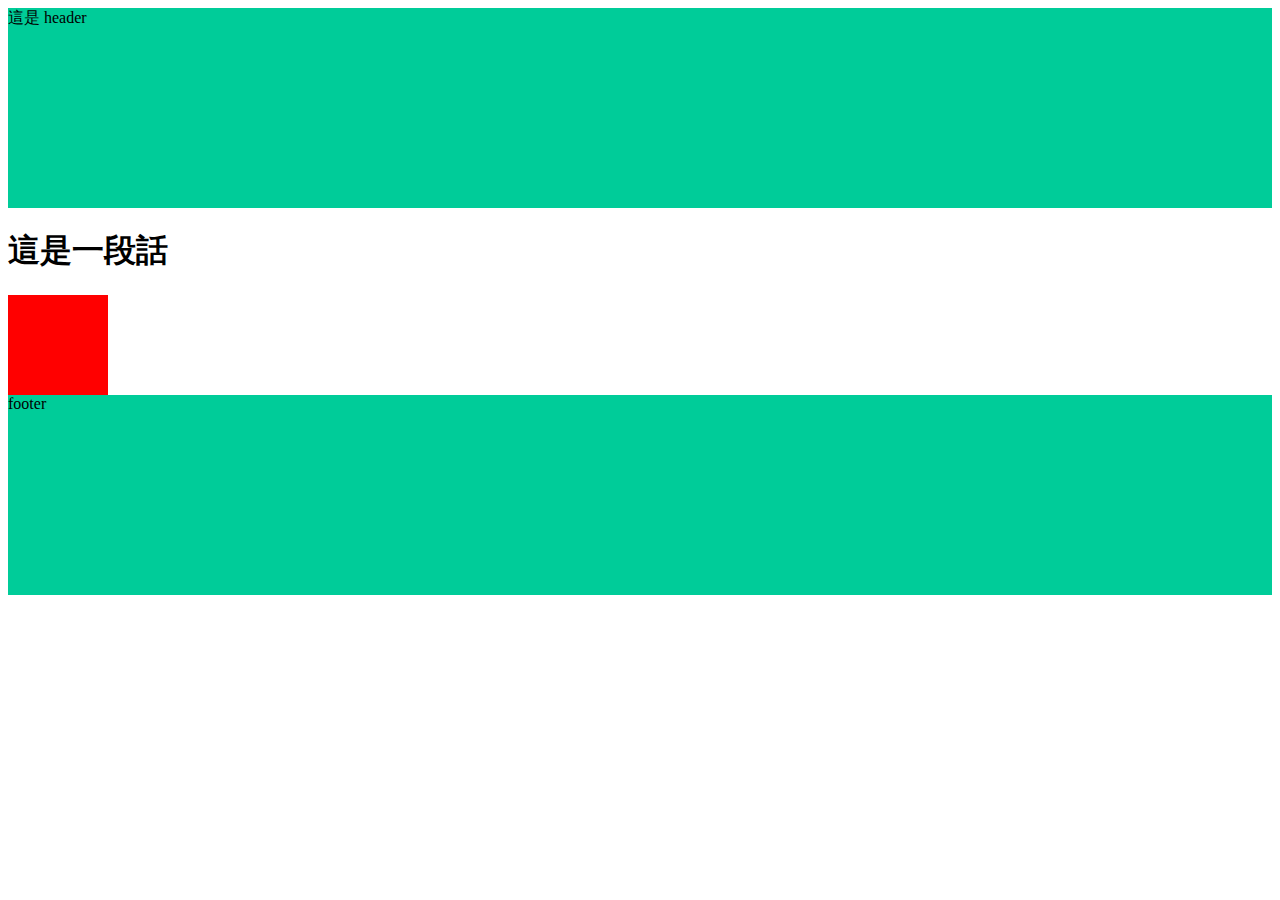
==== index.html @ 1326a53a "Update 2022-08-01T01:13:43.470Z" ====
<!DOCTYPE html>
<html lang="en">

<head>
  <meta charset="UTF-8">
  <meta name="viewport" content="width=device-width, initial-scale=1.0">
  <meta http-equiv="X-UA-Compatible" content="ie=edge">
  <title>首頁</title>
  <link rel="stylesheet" href="./assets/style/all.css">
</head>

<body>
  <header class="header">
    這是 header
  </header>

  
<h1>
  這是一段話
</h1>

<div class="box"></div>

  <footer class="footer">
    footer
  </footer>
  <script src="./assets/js/vendors.js"></script>
  <script src="./assets/js/all.js"></script>
</body>

</html>
---- assets/style/all.css ----
.header {
  height: 200px;
  background-color: #00cc99; }

.footer {
  height: 200px;
  background-color: #00cc99; }

.box {
  width: 100px;
  height: 100px;
  background-color: red;
  display: -webkit-box;
  display: -ms-flexbox;
  display: flex;
  -webkit-transition: all 0.5s;
  -o-transition: all 0.5s;
  transition: all 0.5s; }
  .box:hover {
    width: 200px;
    background-color: #00cc99; }

/*# sourceMappingURL=all.css.map */
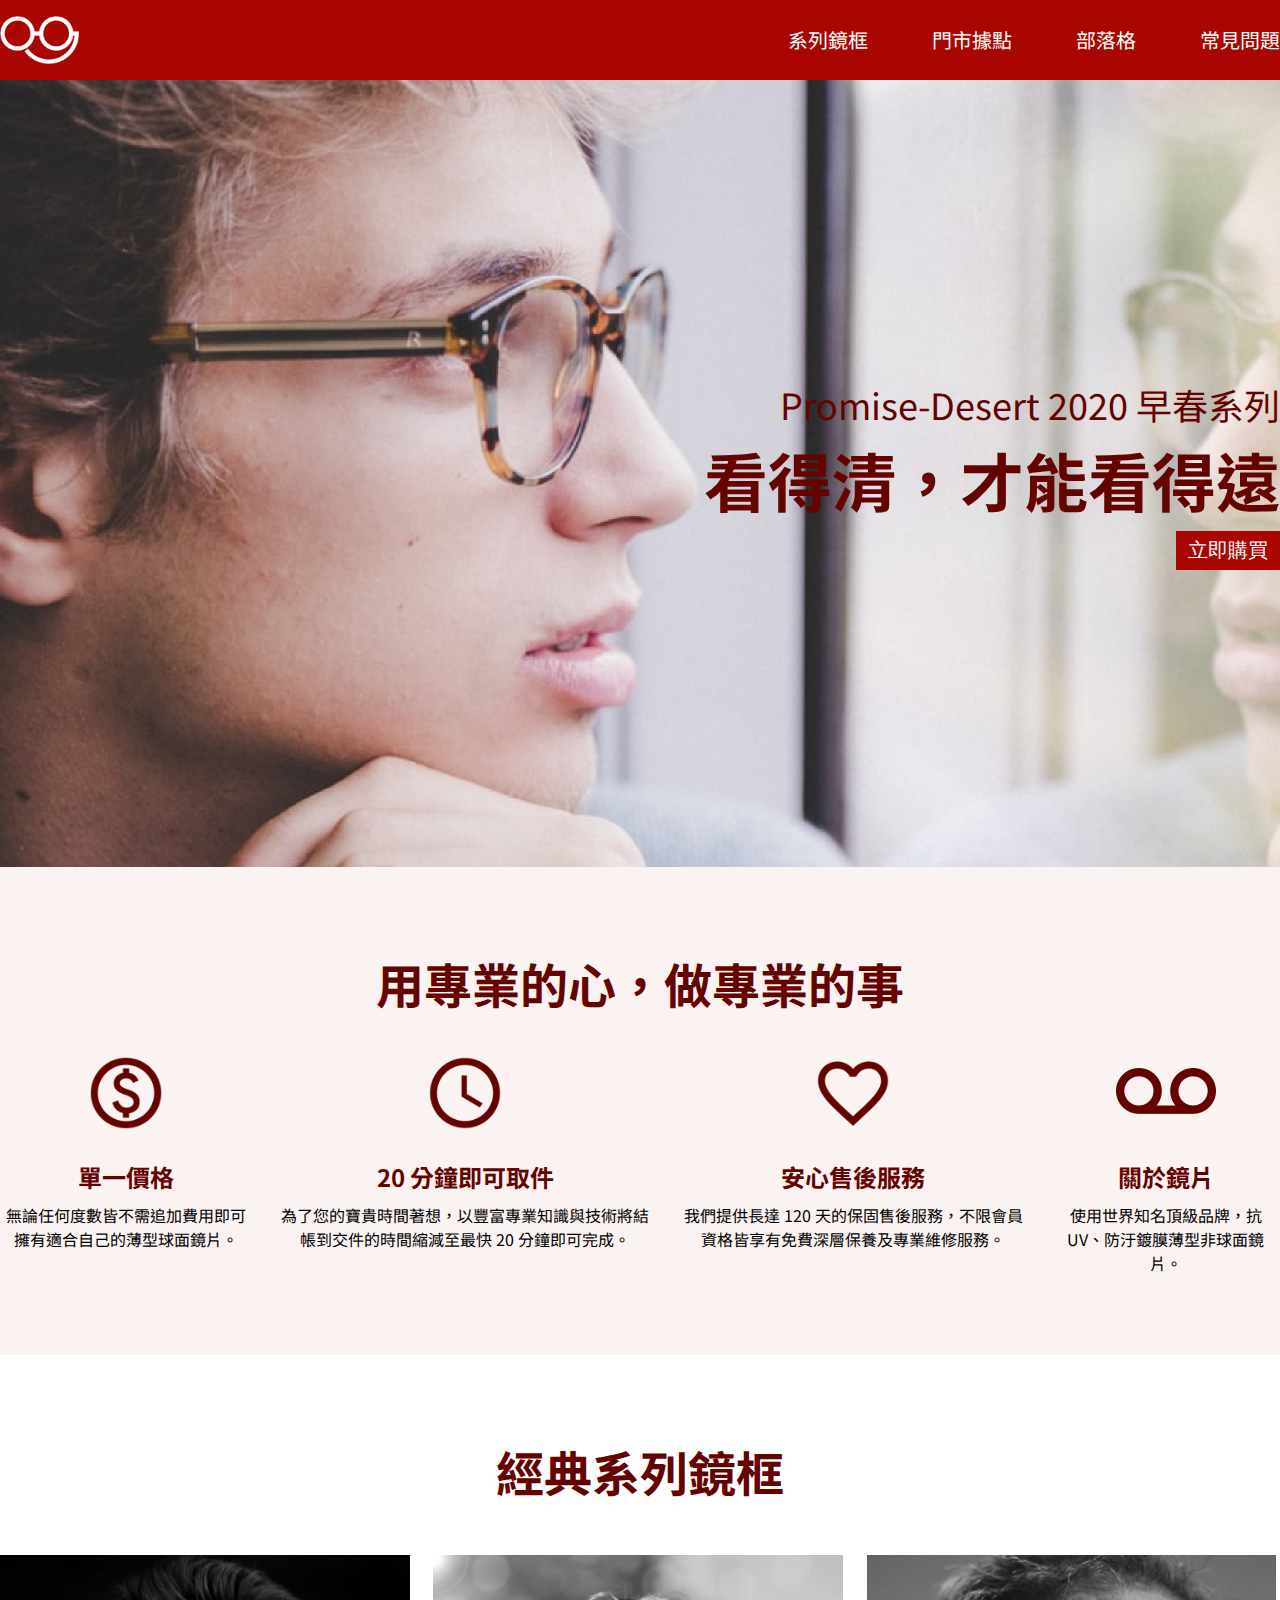
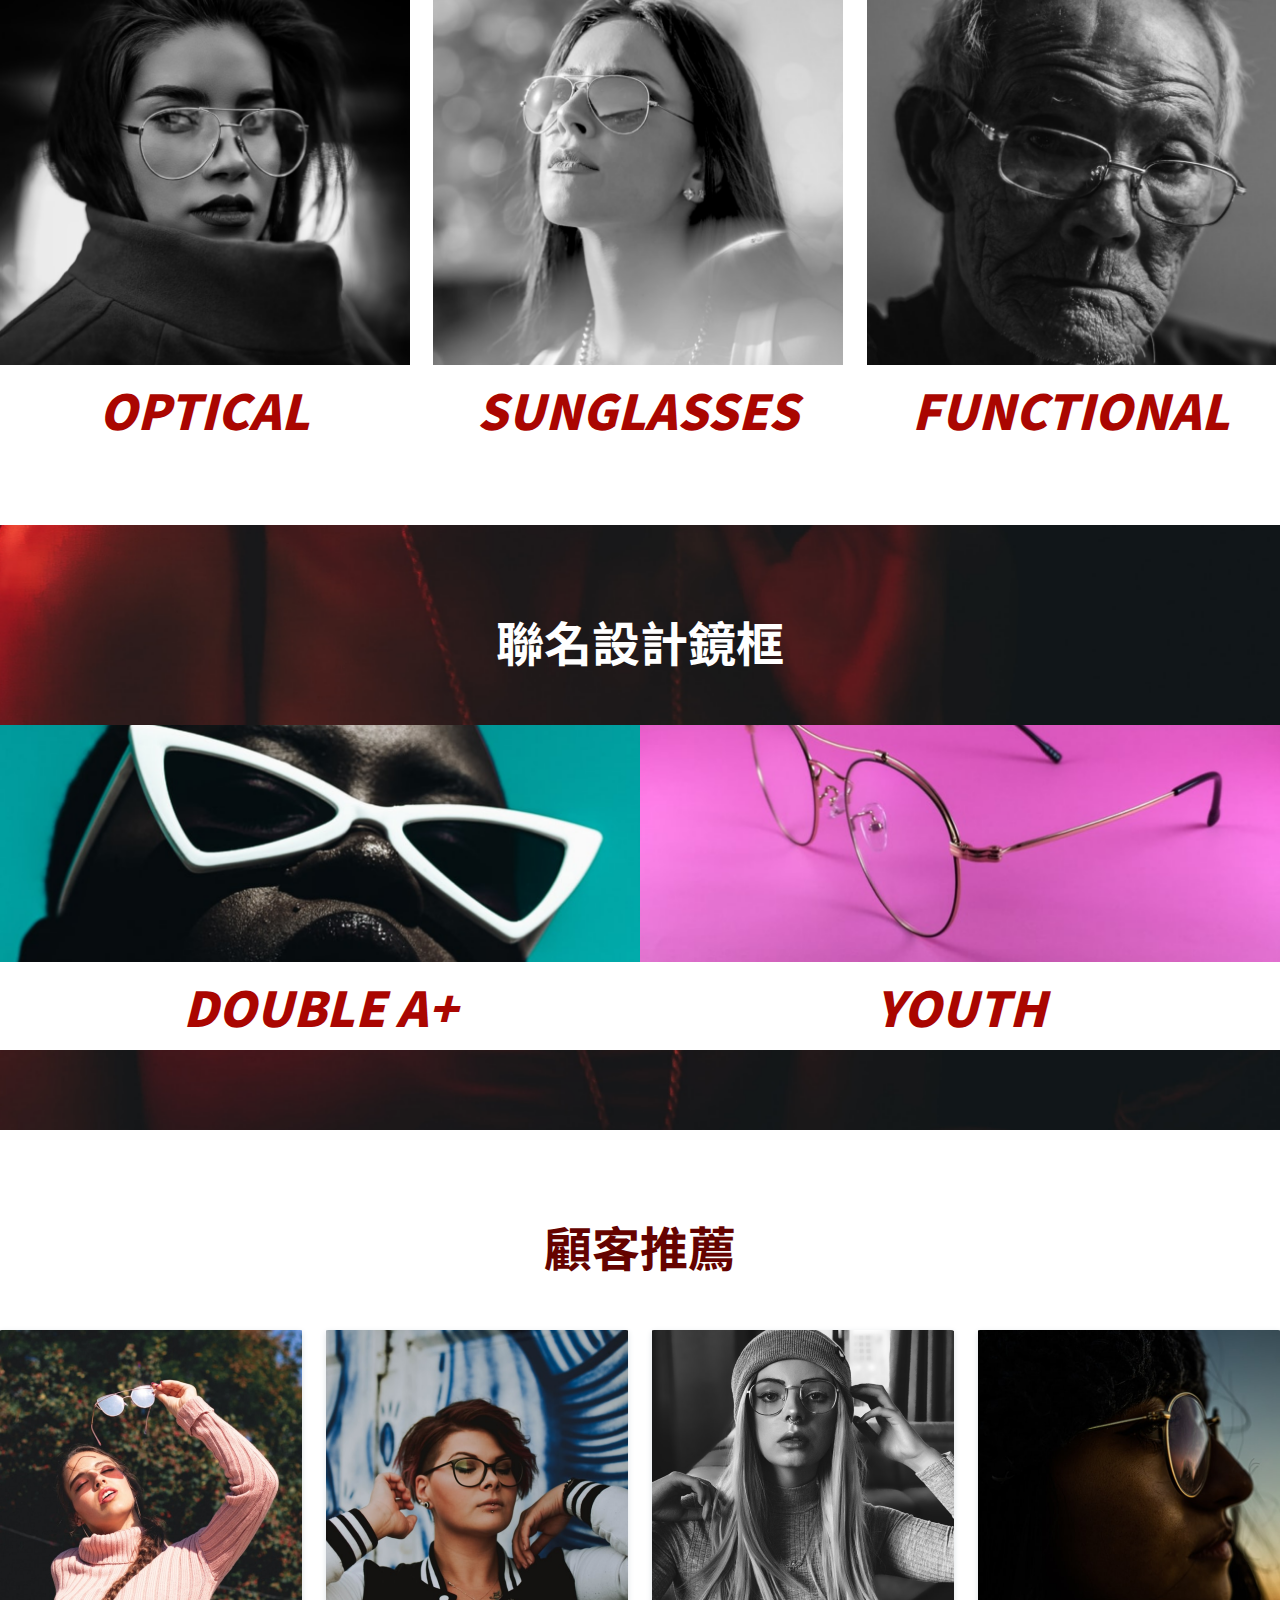
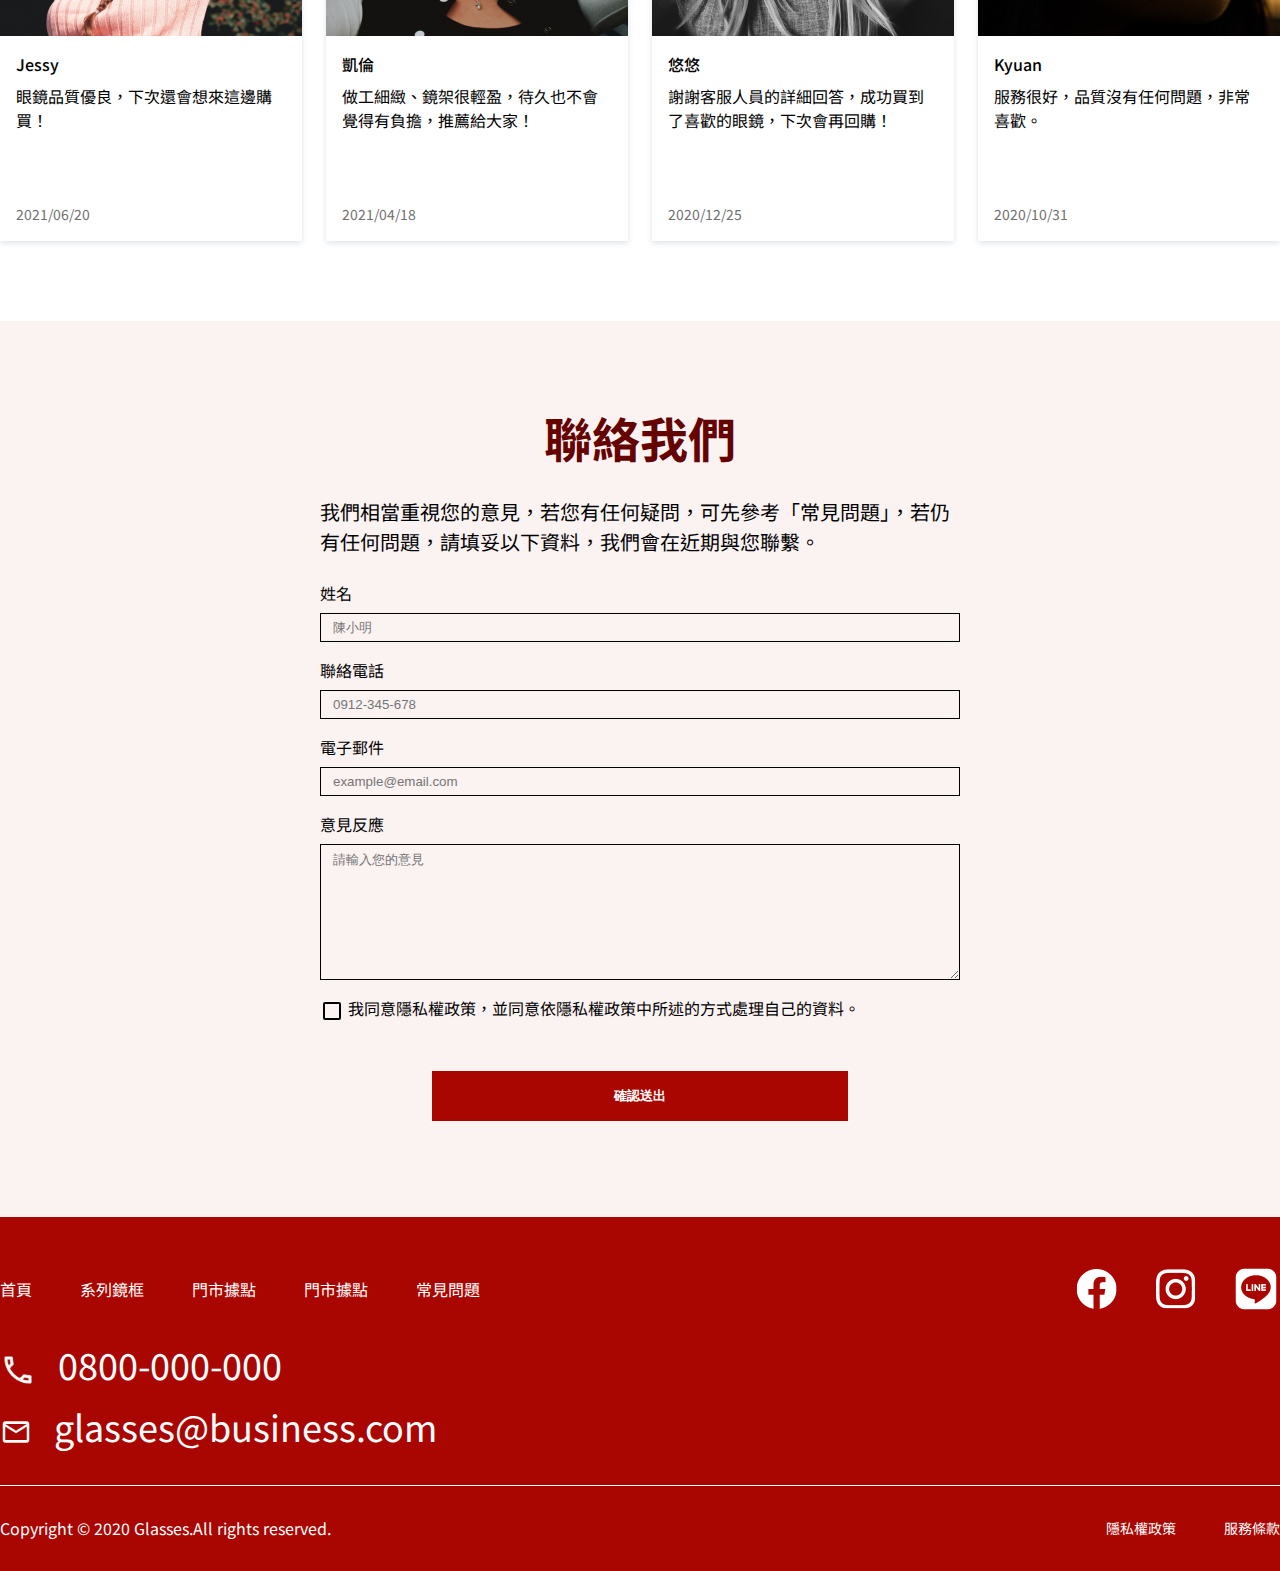
==== commit d4a1e818: "Update 2022-08-02T14:05:48.783Z" ====
--- a/index.html
+++ b/index.html
@@ -10,20 +10,209 @@
 </head>
 
 <body>
-  <header class="header">
-    這是 header
+
+  <header class="header ">
+    <div class="container header-nav">
+      <h1><a href="index.html" class="logo">眼鏡官網</a></h1>
+      <ul class="menu">
+        <li><a href="">系列鏡框</a></li>
+        <li><a href="">門市據點</a></li>
+        <li><a href="">部落格</a></li>
+        <li><a href="">常見問題</a></li>
+      </ul>
+      <a href="#" class="mobile-nav">
+        <img src="./assets/images/menu_white_24dp.svg" alt="menu icon">
+      </a>
+    </div>
+  
   </header>
 
+  <div class="banner">
+  <div class="container banner-main">
+      <div class="banner-detail">
+        <h3>Promise-Desert 2020 早春系列</h3>
+        <h2>看得清，才能看得遠</h2>
+        <button class="cta-btn">立即購買</button>
+      </div>
+  </div>
+</div>
+<!-- banner end -->
+<div class="benefits beige-section normal-section-margin">
+  <div class="container">
+    <h2 class="section-title">用專業的心，做專業的事</h2>
+    <ul class="benefits-list">
+      <li>
+        <img src="./assets/images/home-section2-1.png" alt="benefits pic">
+        <h3>單一價格</h3>
+        <p>無論任何度數皆不需追加費用即可擁有適合自己的薄型球面鏡片。</p>
+      </li>
+      <li>
+        <img src="./assets/images/home-section2-2.png" alt="benefits pic">
+        <h3>20 分鐘即可取件</h3>
+        <p>為了您的寶貴時間著想，以豐富專業知識與技術將結帳到交件的時間縮減至最快 20 分鐘即可完成。</p>
+      </li>
+      <li>
+        <img src="./assets/images/home-section2-3.png" alt="benefits pic">
+        <h3>安心售後服務</h3>
+        <p>我們提供長達 120 天的保固售後服務，不限會員資格皆享有免費深層保養及專業維修服務。</p>
+      </li>
+      <li>
+        <img src="./assets/images/home-sectioin2-4.png" alt="benefits pic">
+        <h3>關於鏡片</h3>
+        <p>使用世界知名頂級品牌，抗UV、防汙鍍膜薄型非球面鏡片。</p>
+      </li>
+    </ul>
+  </div>
+</div>
+<!-- benefits end -->
+<div class="container">
+  <div class="classical normal-section-margin">
+    <h2 class="section-title">經典系列鏡框</h2>
+    <ul class="classical-display">
+      <li>
+        <a href="#">
+          <img src="./assets/images/home-section3-1.png" alt="classical display pic">
+          <h3 class="section-item-title">OPTICAL</h3>
+        </a>
+      </li>
+      <li>
+        <a href="#">
+          <img src="./assets/images/home-section3-2.png" alt="classical display pic">
+          <h3 class="section-item-title">SUNGLASSES</h3>
+        </a>
+      </li>
+      <li>
+        <a href="#">
+          <img src="./assets/images/home-section3-3.png" alt="classical display pic">
+          <h3 class="section-item-title">FUNCTIONAL</h3>
+        </a>
+      </li>
+    </ul>
+  </div>
+</div>
+<!-- classical end -->
+<div class="joint-design">
+  <div class="container">
+    <h2 class="section-title">聯名設計鏡框</h2>
+    <ul class="joint-design-display">
+      <li>
+        <a href="#">
+          <img src="./assets/images/home-section4-1.png" alt="joint design pic" class="joint-design-pic">
+          <img src="./assets/images/home-section4-1-sm.png" alt="joint design pic" class="joint-design-pic-mobile">
+          <h3 class="section-item-title">DOUBLE A+</h3>
+        </a>
+      </li>
+      <li>
+        <a href="#">
+          <img src="./assets/images/home-section4-2.png" alt="joint design pic" class="joint-design-pic">
+          <img src="./assets/images/home-section4-2-sm.png" alt="joint design pic" class="joint-design-pic-mobile">
+          <h3 class="section-item-title">YOUTH</h3>
+        </a>
+      </li>
+    </ul>
+  </div>
+</div>
+
+<div class="recommendation container normal-section-margin">
+  <h2 class="section-title">顧客推薦</h2>
+  <ul class="recommendation-list">
+      <li>
+          <div class="recommendation-details">
+              <img src="assets/images/home-section5-1.png" alt="recommendation pic">
+              <p class="customer">Jessy</p>
+              <p>眼鏡品質優良，下次還會想來這邊購買！</p>
+          </div>
+          <p class="recommendation-date">2021/06/20</p>
+      </li>
+ 
+      <li>
+          <div class="recommendation-details">
+          <img src="assets/images/home-section5-2.png" alt="recommendation pic">
+         
+              <p class="customer">凱倫</p>
+              <p>做工細緻、鏡架很輕盈，待久也不會覺得有負擔，推薦給大家！</p>
+          </div>
+          <p class="recommendation-date">2021/04/18</p>
+         
+                  
+      </li>
+      <li>
+          <div class="recommendation-details">
+              <img src="assets/images/home-section5-3.png" alt="recommendation pic">
+              <p class="customer">悠悠</p>
+              <p class="customer-comment">謝謝客服人員的詳細回答，成功買到了喜歡的眼鏡，下次會再回購！</p>
+          </div>
+          <p class="recommendation-date">2020/12/25</p>
+      </li>
+      <li>
+          <div class="recommendation-details">
+              <img src="assets/images/home-section5-4.png" alt="recommendation pic">
+              <p class="customer">Kyuan</p>
+              <p>服務很好，品質沒有任何問題，非常喜歡。</p>
+          </div>
+          <p class="recommendation-date">2020/10/31</p>
+      </li>
+  </ul>
+</div>
+<!-- recommendation end -->
+
+<div class="contact-us beige-section">
+  <div class="container">
+      <div class="contact-us-detail">
+          <h2 class="section-title">聯絡我們</h2>
+          <p class="contact-us-intro">我們相當重視您的意見，若您有任何疑問，可先參考「常見問題」，若仍有任何問題，請填妥以下資料，我們會在近期與您聯繫。</p>
+          <form action="index.html" class="contact-form">
+              <label for="contact-form-name">姓名</label>
+              <input id="contact-form-name" type="text" placeholder="陳小明">
+              <label for="contact-form-number">聯絡電話</label>
+              <input id="contact-form-number" type="tel" name="" id="" placeholder="0912-345-678">
+              <label for="contact-form-email">電子郵件</label>
+              <input type="email" id="contact-form-email"  placeholder="example@email.com">
+              <label for="cotact-form-message">意見反應</label>
+              <textarea id="cotact-form-message" placeholder="請輸入您的意見"></textarea>
+              <div class="agreement"><img src="assets/images/ic_check_box_outline_blank_24px.svg" alt="checkbox"> <p>我同意隱私權政策，並同意依隱私權政策中所述的方式處理自己的資料。</p></div>
+              <input type="submit" value="確認送出" class="btn-submit">
+          </form>
+      </div>
+  </div>
+</div>
+</div>   
+
+  <footer class="footer">
+   <div class="container">
+     <div class="footer-main">
+      <div class="footer-nav">
+        <ul class="footer-menu">
+          <li><a href="">首頁</a></li>
+          <li><a href="">系列鏡框</a></li>
+          <li><a href="">門市據點</a></li>
+          <li><a href="">門市據點</a></li>
+          <li><a href="">常見問題</a></li>
+        </ul>
+        <ul class="social-media">
+          <li><a href="#"><img src="./assets/images/ic-social-fb.png" alt="facebook icon"></a></li>
+          <li><a href="#"><img src="./assets/images/ic_social_ig.png" alt="instagram icon"></a></li>
+          <li><a href="#"><img src="./assets/images/ic_social_line.png" alt="line icon"></a></li>
+        </ul>
+      </div>
+      <ul class="footer-contact">
+        <li><a href="tel:+0800-000-000"><img src="./assets/images/outline_phone_white_24dp.png" alt="phone icon">0800-000-000</a></li>
+        <li><a href="mailto:glasses@business.com"><img src="./assets/images/outline_email_white_24dp.png" alt="email icon">glasses@business.com</a></li>
+      </ul>
+
+     </div>
+    
+
+      <div class="legal">
+        <p>Copyright © 2020 Glasses.All rights reserved.</p>
+        <ul class="legal-terms">
+          <li><a href="#">隱私權政策</a></li>
+          <li><a href="#">服務條款</a></li>
+        </ul>
+      </div>
+   </div>
+  </footer>
   
-<h1>
-  這是一段話
-</h1>
-
-<div class="box"></div>
-
-  <footer class="footer">
-    footer
-  </footer>
   <script src="./assets/js/vendors.js"></script>
   <script src="./assets/js/all.js"></script>
 </body>
--- a/assets/style/all.css
+++ b/assets/style/all.css
@@ -1,23 +1,644 @@
+/* http://meyerweb.com/eric/tools/css/reset/ 
+   v2.0 | 20110126
+   License: none (public domain)
+*/
+@import url("https://fonts.googleapis.com/css2?family=Noto+Sans+TC:wght@400;500;700&family=Roboto:ital,wght@1,900&display=swap");
+html, body, div, span, applet, object, iframe,
+h1, h2, h3, h4, h5, h6, p, blockquote, pre,
+a, abbr, acronym, address, big, cite, code,
+del, dfn, em, img, ins, kbd, q, s, samp,
+small, strike, strong, sub, sup, tt, var,
+b, u, i, center,
+dl, dt, dd, ol, ul, li,
+fieldset, form, label, legend,
+table, caption, tbody, tfoot, thead, tr, th, td,
+article, aside, canvas, details, embed,
+figure, figcaption, footer, header, hgroup,
+menu, nav, output, ruby, section, summary,
+time, mark, audio, video {
+  margin: 0;
+  padding: 0;
+  border: 0;
+  font-size: 100%;
+  font: inherit;
+  vertical-align: baseline; }
+
+/* HTML5 display-role reset for older browsers */
+article, aside, details, figcaption, figure,
+footer, header, hgroup, menu, nav, section {
+  display: block; }
+
+body {
+  line-height: 1; }
+
+ol, ul {
+  list-style: none; }
+
+blockquote, q {
+  quotes: none; }
+
+blockquote:before, blockquote:after,
+q:before, q:after {
+  content: '';
+  content: none; }
+
+table {
+  border-collapse: collapse;
+  border-spacing: 0; }
+
+*, *::before, *::after {
+  -webkit-box-sizing: border-box;
+          box-sizing: border-box; }
+
+body {
+  font-family: 'Noto Sans TC', 'Roboto', sans-serif;
+  line-height: 1.5; }
+
+.container {
+  max-width: 1296px;
+  margin: 0 auto; }
+
+img {
+  max-width: 100%;
+  height: auto;
+  vertical-align: middle; }
+
+a {
+  text-decoration: none; }
+
+a:hover {
+  opacity: 0.6; }
+
+.beige-section {
+  background: #FBF2F2;
+  padding: 80px 0;
+  color: #650300; }
+
+.normal-section-margin {
+  margin-bottom: 80px; }
+
+.section-title {
+  font-size: 48px;
+  font-weight: 700;
+  margin-bottom: 48px;
+  color: #650300;
+  text-align: center; }
+
+.section-item-title {
+  font-weight: 900;
+  font-style: italic;
+  font-size: 48px;
+  color: #AA0601;
+  text-align: center; }
+
 .header {
-  height: 200px;
-  background-color: #00cc99; }
+  background: #AA0601;
+  padding: 16px 0; }
+  .header-nav {
+    display: -webkit-box;
+    display: -ms-flexbox;
+    display: flex;
+    -webkit-box-pack: justify;
+        -ms-flex-pack: justify;
+            justify-content: space-between;
+    -webkit-box-align: center;
+        -ms-flex-align: center;
+            align-items: center; }
+    .header-nav .logo {
+      width: 80px;
+      height: 48px;
+      display: block;
+      text-indent: 110%;
+      white-space: nowrap;
+      overflow: hidden;
+      background: url("../images/logo-white.png") no-repeat;
+      background-size: contain; }
+    .header-nav .mobile-nav {
+      display: none;
+      padding: 10px 5px; }
+      .header-nav .mobile-nav img {
+        width: 30px;
+        height: 20px; }
+  .header .menu {
+    display: -webkit-box;
+    display: -ms-flexbox;
+    display: flex;
+    -webkit-column-gap: 64px;
+       -moz-column-gap: 64px;
+            column-gap: 64px; }
+    .header .menu li a {
+      display: block;
+      color: #fff;
+      font-size: 20px; }
 
 .footer {
-  height: 200px;
-  background-color: #00cc99; }
-
-.box {
-  width: 100px;
-  height: 100px;
-  background-color: red;
+  background: #AA0601;
+  padding: 48px 0 32px 0; }
+  .footer-nav {
+    display: -webkit-box;
+    display: -ms-flexbox;
+    display: flex;
+    -webkit-box-pack: justify;
+        -ms-flex-pack: justify;
+            justify-content: space-between;
+    -webkit-box-align: center;
+        -ms-flex-align: center;
+            align-items: center;
+    margin-bottom: 24px; }
+  .footer-menu {
+    display: -webkit-box;
+    display: -ms-flexbox;
+    display: flex;
+    -webkit-column-gap: 48px;
+       -moz-column-gap: 48px;
+            column-gap: 48px; }
+    .footer-menu a {
+      display: block;
+      color: #fff;
+      font-size: 16px; }
+  .footer .social-media {
+    display: -webkit-box;
+    display: -ms-flexbox;
+    display: flex;
+    -webkit-column-gap: 32px;
+       -moz-column-gap: 32px;
+            column-gap: 32px; }
+    .footer .social-media img {
+      max-width: 48px;
+      max-height: 48px; }
+  .footer-contact {
+    padding-bottom: 32px;
+    border-bottom: 1px solid #ffff;
+    margin-bottom: 32px; }
+    .footer-contact li:first-child {
+      margin-bottom: 8px; }
+      .footer-contact li:first-child img {
+        height: 36px;
+        width: auto; }
+    .footer-contact li:last-child img {
+      height: 32px;
+      width: auto; }
+    .footer-contact li a {
+      display: block;
+      color: #fff;
+      font-size: 36px; }
+    .footer-contact li img {
+      margin-right: 22px; }
+  .footer .legal {
+    display: -webkit-box;
+    display: -ms-flexbox;
+    display: flex;
+    -webkit-box-pack: justify;
+        -ms-flex-pack: justify;
+            justify-content: space-between;
+    -webkit-box-align: center;
+        -ms-flex-align: center;
+            align-items: center; }
+    .footer .legal p {
+      font-size: 16px;
+      color: #fff;
+      line-height: 21px; }
+    .footer .legal .legal-terms {
+      display: -webkit-box;
+      display: -ms-flexbox;
+      display: flex;
+      -webkit-column-gap: 48px;
+         -moz-column-gap: 48px;
+              column-gap: 48px; }
+    .footer .legal a {
+      display: block;
+      color: #fff;
+      font-size: 14px; }
+
+.banner {
+  width: auto;
+  height: 787px;
+  background: url("../images/home-header.png") no-repeat;
+  background-size: cover; }
+  .banner-main {
+    height: 100%;
+    display: -webkit-box;
+    display: -ms-flexbox;
+    display: flex;
+    -webkit-box-pack: end;
+        -ms-flex-pack: end;
+            justify-content: flex-end;
+    -webkit-box-align: center;
+        -ms-flex-align: center;
+            align-items: center; }
+  .banner-detail {
+    max-width: 576px;
+    color: #650300;
+    text-align: right; }
+    .banner-detail h3 {
+      font-size: 36px; }
+    .banner-detail h2 {
+      font-size: 64px;
+      font-weight: 700;
+      margin-bottom: 4px; }
+    .banner-detail .cta-btn {
+      font-size: 20px;
+      padding: 6px 12px;
+      font-weight: 500;
+      color: #fff;
+      border: none;
+      background: #AA0601; }
+
+.benefits h2 {
+  margin-bottom: 24px; }
+
+.benefits-list {
   display: -webkit-box;
   display: -ms-flexbox;
   display: flex;
-  -webkit-transition: all 0.5s;
-  -o-transition: all 0.5s;
-  transition: all 0.5s; }
-  .box:hover {
-    width: 200px;
-    background-color: #00cc99; }
+  -webkit-column-gap: 1.85%;
+     -moz-column-gap: 1.85%;
+          column-gap: 1.85%; }
+  .benefits-list img {
+    max-width: 100px;
+    margin-bottom: 16px; }
+  .benefits-list li:not(:last-child) img {
+    padding: 8px; }
+  .benefits-list li {
+    text-align: center; }
+  .benefits-list h3 {
+    font-size: 24px;
+    font-weight: 700;
+    color: #650300;
+    margin-bottom: 8px; }
+  .benefits-list p {
+    color: #000; }
+
+.classical-display {
+  display: -webkit-box;
+  display: -ms-flexbox;
+  display: flex;
+  -webkit-column-gap: 1.85%;
+     -moz-column-gap: 1.85%;
+          column-gap: 1.85%; }
+  .classical-display li {
+    width: 32%; }
+    .classical-display li a {
+      display: block; }
+
+.classical img {
+  margin-bottom: 8px; }
+
+.joint-design {
+  padding: 80px 0;
+  margin-bottom: 80px;
+  background: url(../images/index-bg.png) no-repeat center center;
+  background-size: cover; }
+  .joint-design h2 {
+    color: #fff; }
+  .joint-design-display {
+    display: -webkit-box;
+    display: -ms-flexbox;
+    display: flex; }
+    .joint-design-display li {
+      width: 100%; }
+    .joint-design-display a {
+      display: block; }
+  .joint-design h3 {
+    background: #fff;
+    padding: 8px 0;
+    text-align: center; }
+  .joint-design .joint-design-pic-mobile {
+    display: none; }
+
+.recommendation-list {
+  display: -webkit-box;
+  display: -ms-flexbox;
+  display: flex;
+  -webkit-box-pack: justify;
+      -ms-flex-pack: justify;
+          justify-content: space-between; }
+  .recommendation-list li {
+    width: 23.6%;
+    -webkit-box-shadow: 0 2px 6px 0 #DEE2E6;
+            box-shadow: 0 2px 6px 0 #DEE2E6;
+    display: -webkit-box;
+    display: -ms-flexbox;
+    display: flex;
+    -webkit-box-orient: vertical;
+    -webkit-box-direction: normal;
+        -ms-flex-direction: column;
+            flex-direction: column;
+    -webkit-box-pack: justify;
+        -ms-flex-pack: justify;
+            justify-content: space-between; }
+    .recommendation-list li p {
+      margin-left: 16px;
+      margin-right: 16px; }
+
+.recommendation-details img {
+  margin-bottom: 16px;
+  height: 306px;
+  width: 100%;
+  -o-object-fit: cover;
+     object-fit: cover; }
+
+.recommendation-details p:not(:last-child) {
+  margin-bottom: 8px;
+  font-weight: 500; }
+
+.recommendation-details p:last-child {
+  padding-bottom: 72px; }
+
+.recommendation-date {
+  font-size: 14px;
+  color: #707070;
+  margin-bottom: 16px; }
+
+.contact-us {
+  padding: 80px 0; }
+  .contact-us h2 {
+    margin-bottom: 24px; }
+  .contact-us-detail {
+    width: 50%;
+    margin: 0 auto; }
+  .contact-us-intro {
+    color: #000;
+    font-size: 20px;
+    margin-bottom: 24px; }
+  .contact-us .contact-form {
+    display: -webkit-box;
+    display: -ms-flexbox;
+    display: flex;
+    -webkit-box-orient: vertical;
+    -webkit-box-direction: normal;
+        -ms-flex-direction: column;
+            flex-direction: column; }
+    .contact-us .contact-form label {
+      margin-bottom: 8px;
+      color: #000; }
+    .contact-us .contact-form input, .contact-us .contact-form textarea {
+      padding: 6px 12px;
+      background: #FBF2F2;
+      border: 1px solid #000;
+      margin-bottom: 16px; }
+    .contact-us .contact-form textarea {
+      height: 136px; }
+    .contact-us .contact-form .agreement {
+      display: -webkit-box;
+      display: -ms-flexbox;
+      display: flex;
+      -webkit-box-align: start;
+          -ms-flex-align: start;
+              align-items: start;
+      margin-bottom: 48px; }
+      .contact-us .contact-form .agreement img {
+        margin-right: 4px;
+        margin-top: 3px;
+        cursor: pointer; }
+      .contact-us .contact-form .agreement p {
+        color: #000; }
+    .contact-us .contact-form .btn-submit {
+      color: #fff;
+      font-weight: 700;
+      width: 65%;
+      padding: 16px 0;
+      background: #AA0601;
+      -ms-flex-item-align: center;
+          align-self: center;
+      cursor: pointer;
+      border: none; }
+      .contact-us .contact-form .btn-submit:hover {
+        opacity: 0.6; }
+
+@media (max-width: 992px) {
+  .container {
+    padding: 0 36px; } }
+
+@media (max-width: 767px) {
+  .container {
+    padding: 14px; } }
+
+@media (max-width: 767px) {
+  .section-title {
+    font-size: 24px;
+    margin-bottom: 24px; } }
+
+@media (max-width: 767px) {
+  .normal-section-margin {
+    margin-bottom: 40px; } }
+
+@media (max-width: 767px) {
+  .header .header-nav {
+    padding: 0 15px; }
+  .header .menu {
+    max-height: 0;
+    overflow: hidden;
+    -webkit-box-orient: vertical;
+    -webkit-box-direction: normal;
+        -ms-flex-direction: column;
+            flex-direction: column;
+    position: absolute;
+    z-index: 100;
+    top: 80px;
+    left: 0;
+    right: 0;
+    background: #AA0601;
+    text-align: right; }
+    .header .menu a {
+      display: block;
+      padding: 10px 25px; }
+      .header .menu a:hover {
+        border-bottom: 1px dashed #bebebe; }
+  .header .mobile-nav {
+    display: block; }
+  .header .show-mobile-menu .menu {
+    max-height: 300px;
+    border-top: 1px dashed #bebebe; } }
+
+@media (max-width: 992px) {
+  .footer .social-media {
+    display: -webkit-box;
+    display: -ms-flexbox;
+    display: flex;
+    -webkit-column-gap: 16px;
+       -moz-column-gap: 16px;
+            column-gap: 16px; }
+    .footer .social-media img {
+      max-width: 40px;
+      max-height: 40px; } }
+
+@media (max-width: 767px) {
+  .footer {
+    padding: 24px 0; }
+    .footer-menu {
+      display: none; }
+    .footer .social-media {
+      display: -webkit-box;
+      display: -ms-flexbox;
+      display: flex;
+      -webkit-column-gap: 8px;
+         -moz-column-gap: 8px;
+              column-gap: 8px; }
+      .footer .social-media img {
+        max-width: 24px;
+        max-height: 24px; }
+    .footer-main {
+      display: -webkit-box;
+      display: -ms-flexbox;
+      display: flex;
+      -webkit-box-orient: horizontal;
+      -webkit-box-direction: reverse;
+          -ms-flex-direction: row-reverse;
+              flex-direction: row-reverse;
+      -webkit-box-pack: justify;
+          -ms-flex-pack: justify;
+              justify-content: space-between;
+      -webkit-box-align: start;
+          -ms-flex-align: start;
+              align-items: start;
+      padding-bottom: 24px;
+      margin-bottom: 16px;
+      border-bottom: 1px solid #fff; }
+    .footer-contact {
+      padding-bottom: 0;
+      margin-bottom: 0;
+      border: none; }
+      .footer-contact li a {
+        display: block;
+        color: #fff;
+        font-size: 16px; }
+      .footer-contact li img {
+        max-width: 18px;
+        max-height: 18px;
+        margin-right: 10px; }
+    .footer .legal {
+      -webkit-box-orient: vertical;
+      -webkit-box-direction: normal;
+          -ms-flex-direction: column;
+              flex-direction: column;
+      -webkit-box-align: start;
+          -ms-flex-align: start;
+              align-items: start; }
+      .footer .legal-terms {
+        -webkit-box-orient: vertical;
+        -webkit-box-direction: normal;
+            -ms-flex-direction: column;
+                flex-direction: column;
+        margin-top: 8px; }
+        .footer .legal-terms li:first-child {
+          margin-bottom: 8px; }
+        .footer .legal-terms a {
+          font-size: 16px; } }
+
+@media (max-width: 992px) {
+  .banner {
+    background: url("../images/home-header-sm.png") no-repeat;
+    background-size: cover; } }
+
+@media (max-width: 767px) {
+  .banner {
+    height: 396px; }
+    .banner-detail {
+      max-width: 346px; }
+    .banner h3 {
+      font-size: 16px; }
+    .banner h2 {
+      font-size: 24px;
+      margin-bottom: 8px; } }
+
+@media (max-width: 992px) {
+  .benefits-list {
+    -ms-flex-wrap: wrap;
+        flex-wrap: wrap;
+    -webkit-column-gap: 3.4%;
+       -moz-column-gap: 3.4%;
+            column-gap: 3.4%;
+    row-gap: 3.4%; }
+    .benefits-list li {
+      width: 48%; } }
+
+@media (max-width: 767px) {
+  .benefits-list {
+    -webkit-box-orient: vertical;
+    -webkit-box-direction: normal;
+        -ms-flex-direction: column;
+            flex-direction: column;
+    -webkit-box-align: center;
+        -ms-flex-align: center;
+            align-items: center;
+    row-gap: 24px; }
+    .benefits-list li {
+      width: 100%; }
+      .benefits-list li p {
+        text-align: left; } }
+
+@media (max-width: 992px) {
+  .classical-display {
+    -webkit-box-orient: vertical;
+    -webkit-box-direction: normal;
+        -ms-flex-direction: column;
+            flex-direction: column;
+    -webkit-box-align: center;
+        -ms-flex-align: center;
+            align-items: center;
+    row-gap: 24px; }
+    .classical-display li {
+      width: 48%; } }
+
+@media (max-width: 767px) {
+  .classical-display li {
+    width: 100%; } }
+
+@media (max-width: 992px) {
+  .joint-design-display {
+    -webkit-box-orient: vertical;
+    -webkit-box-direction: normal;
+        -ms-flex-direction: column;
+            flex-direction: column;
+    -webkit-box-align: center;
+        -ms-flex-align: center;
+            align-items: center;
+    row-gap: 24px; }
+    .joint-design-display li {
+      width: 100%; } }
+
+@media (max-width: 767px) {
+  .joint-design {
+    padding: 40px 0; }
+    .joint-design .joint-design-pic {
+      display: none; }
+    .joint-design .joint-design-pic-mobile {
+      display: block;
+      width: 100%; } }
+
+@media (max-width: 992px) {
+  .recommendation-list {
+    -ms-flex-wrap: wrap;
+        flex-wrap: wrap;
+    row-gap: 24px; }
+    .recommendation-list li {
+      width: 48.3%; } }
+
+@media (max-width: 767px) {
+  .recommendation-list {
+    -webkit-box-orient: vertical;
+    -webkit-box-direction: normal;
+        -ms-flex-direction: column;
+            flex-direction: column;
+    -webkit-box-align: center;
+        -ms-flex-align: center;
+            align-items: center; }
+    .recommendation-list li {
+      width: 100%; } }
+
+@media (max-width: 992px) {
+  .contact-us-detail {
+    width: 58.33%; }
+    .contact-us-detail .btn-submit {
+      width: 58.33%; } }
+
+@media (max-width: 767px) {
+  .contact-us {
+    padding: 40px 0; }
+    .contact-us-detail {
+      width: 100%; }
+    .contact-us .contact-form .btn-submit {
+      width: 100%; } }
 
 /*# sourceMappingURL=all.css.map */
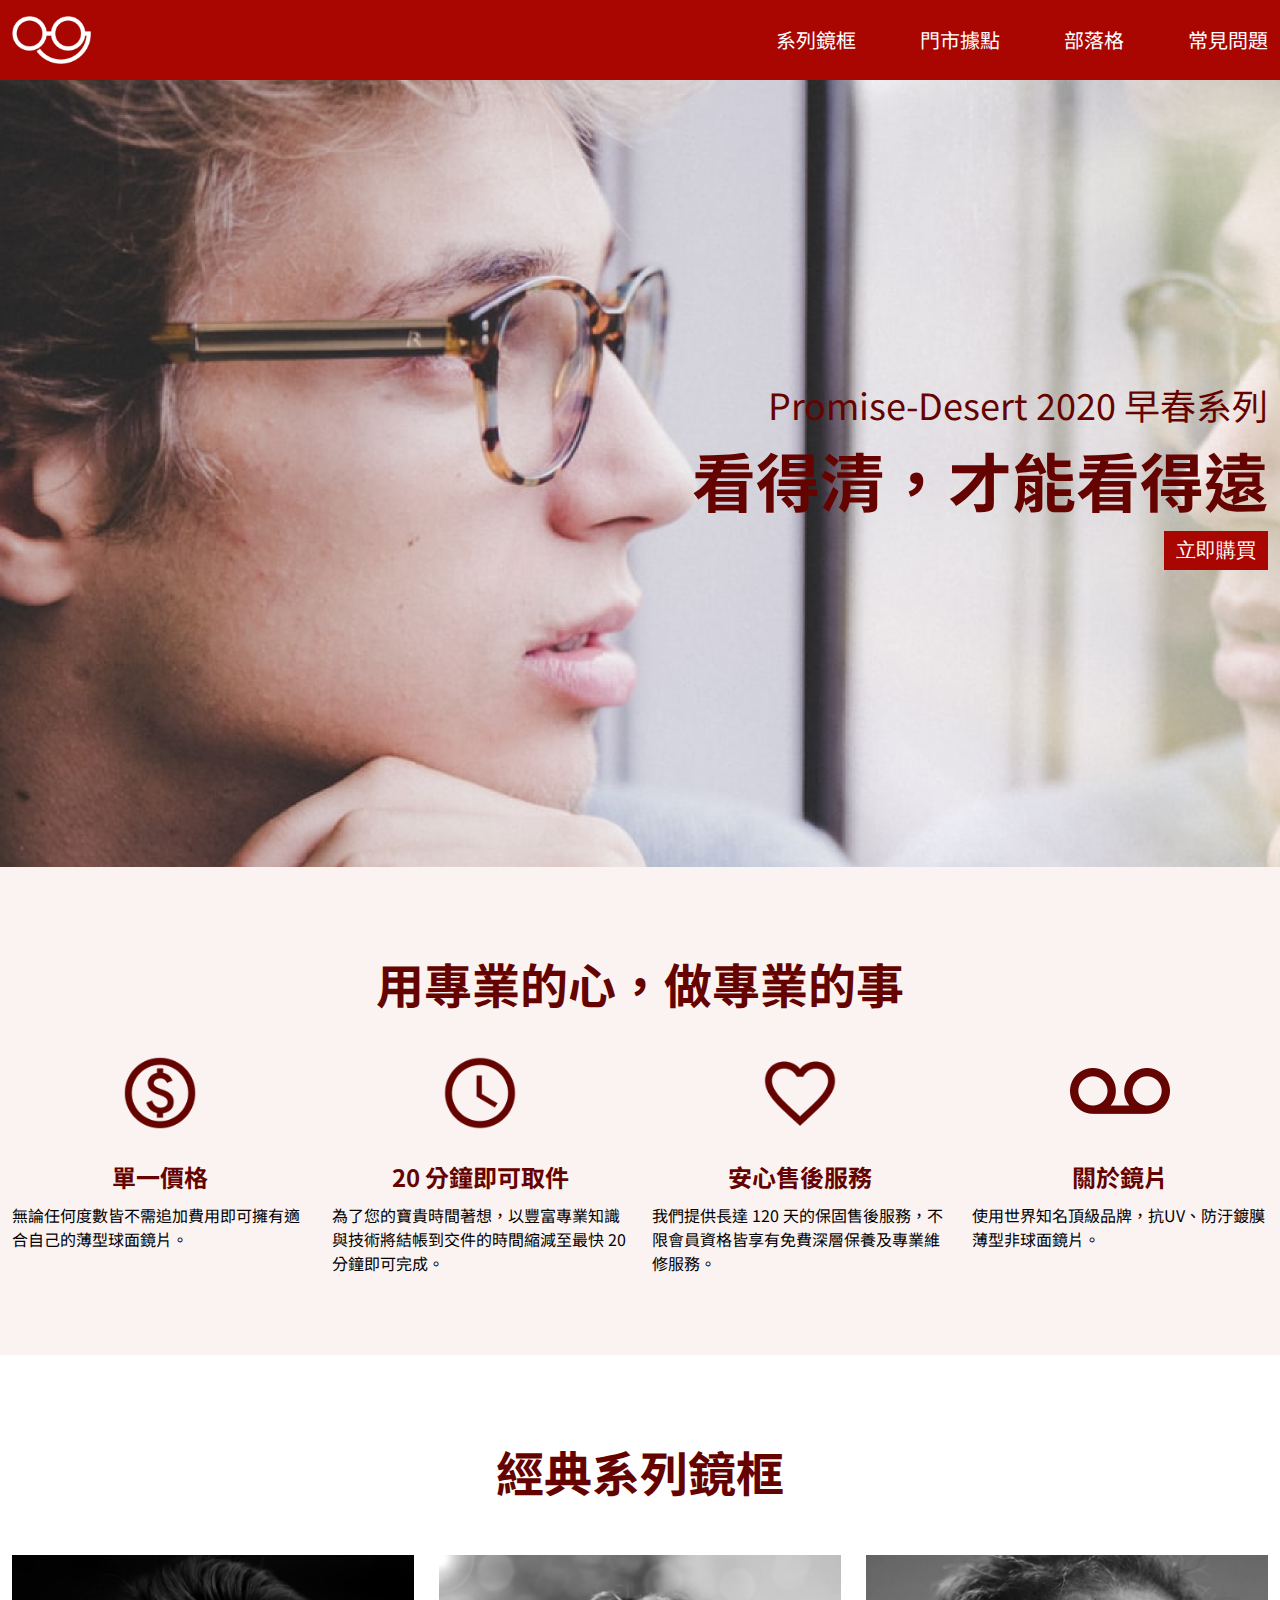
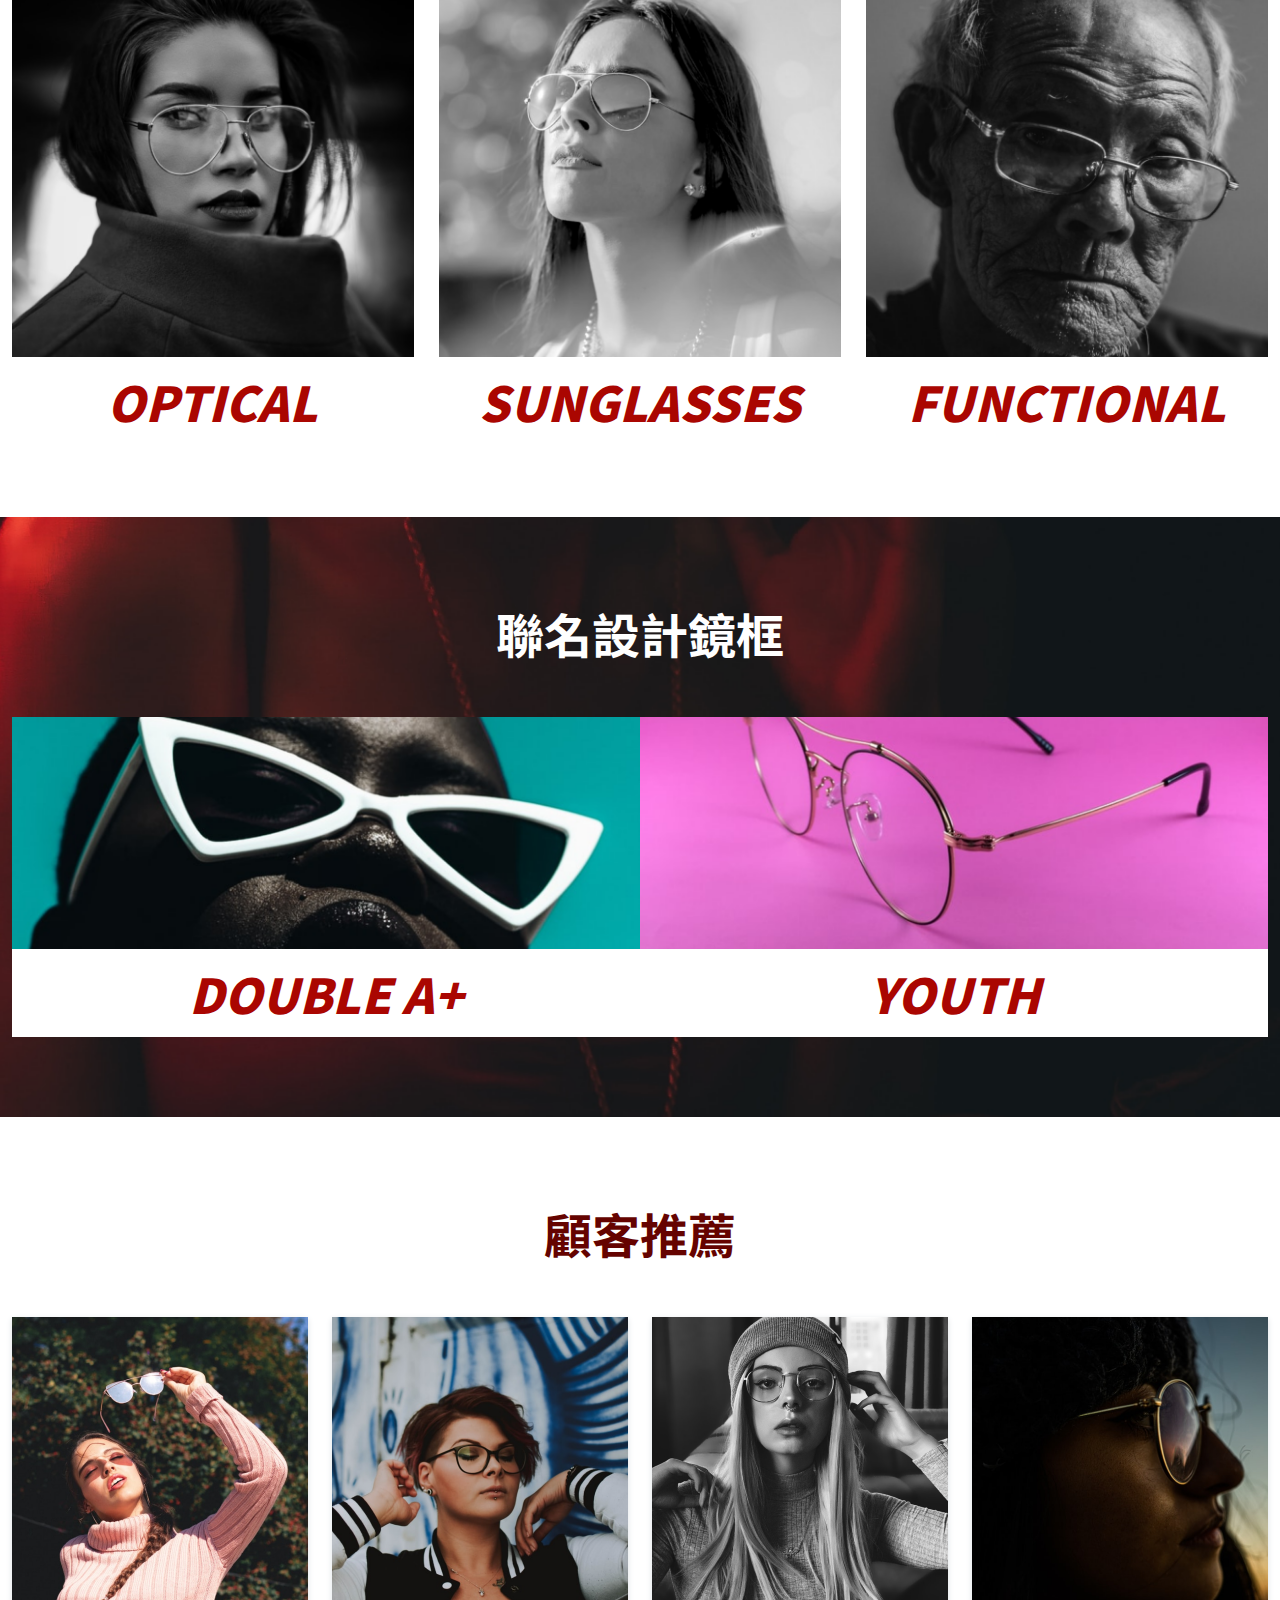
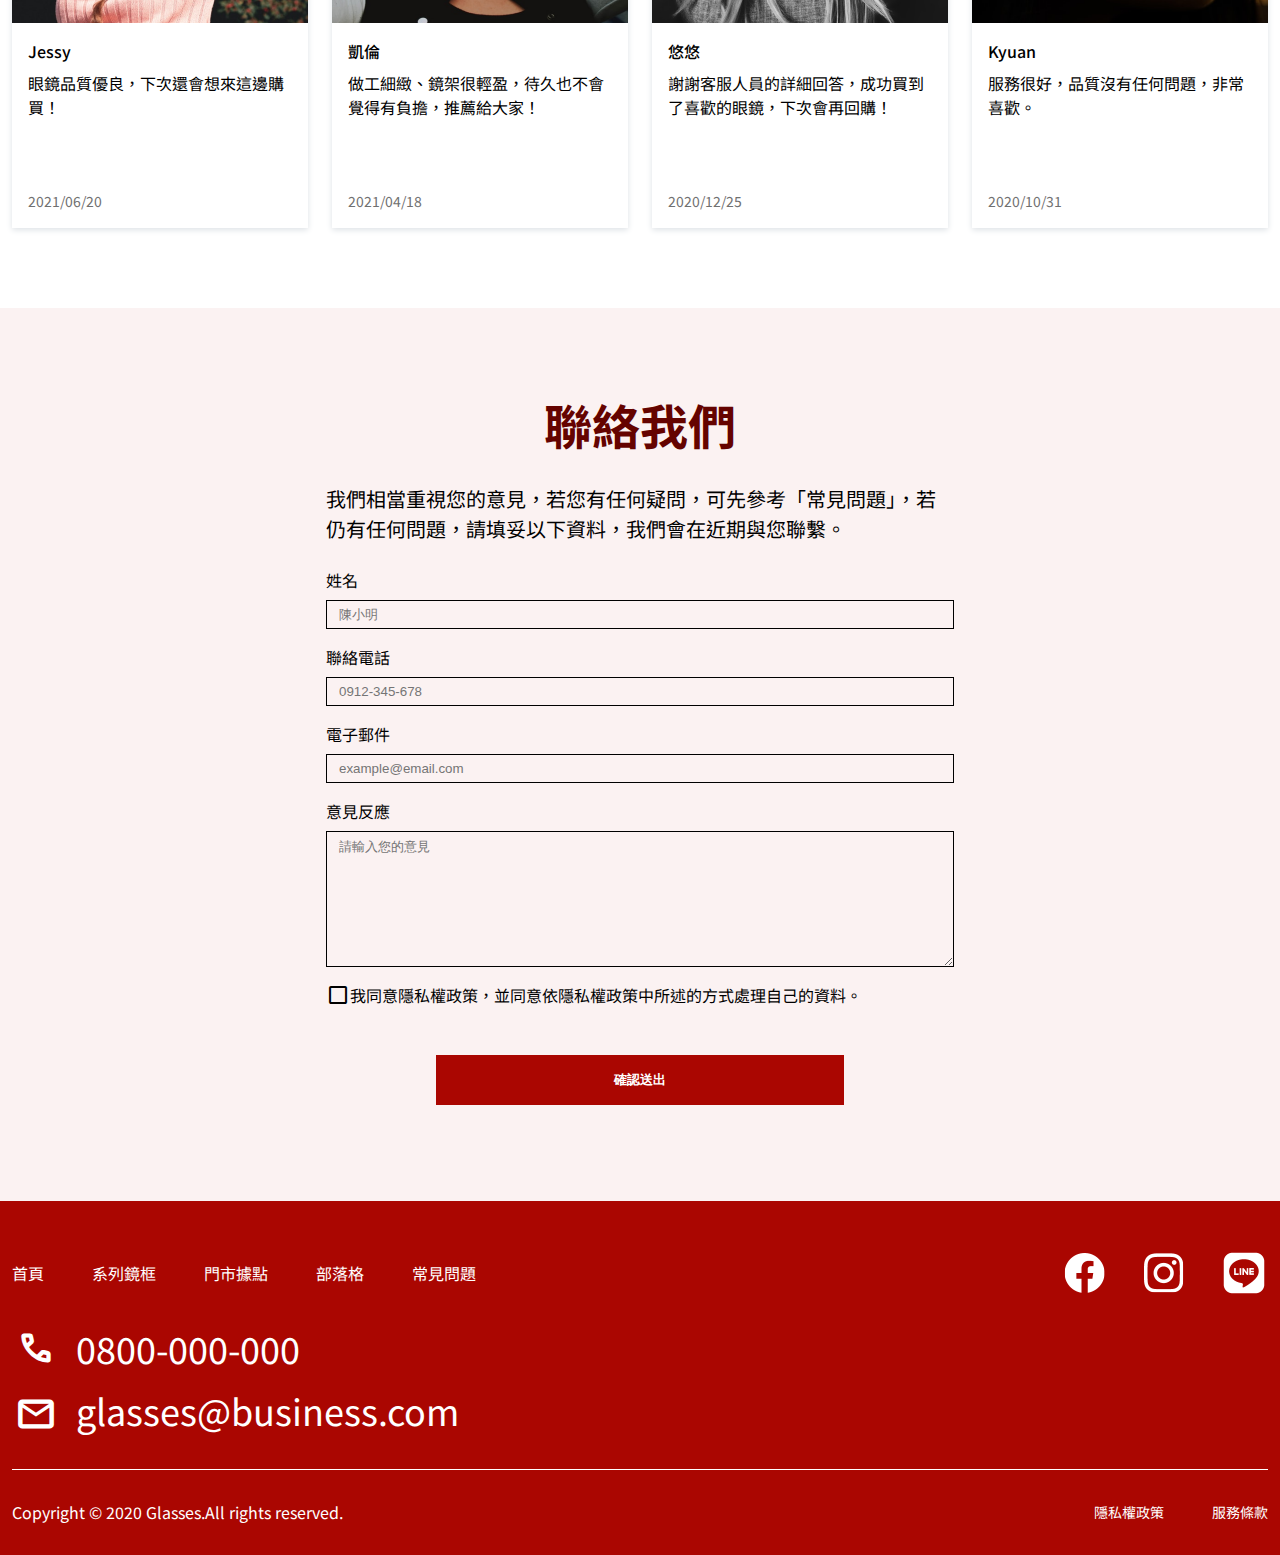
==== commit dfd4856a: "Update 2022-08-05T09:25:03.602Z" ====
--- a/index.html
+++ b/index.html
@@ -7,6 +7,7 @@
   <meta http-equiv="X-UA-Compatible" content="ie=edge">
   <title>首頁</title>
   <link rel="stylesheet" href="./assets/style/all.css">
+  <link rel="stylesheet" href="https://fonts.googleapis.com/css2?family=Material+Symbols+Outlined:opsz,wght,FILL,GRAD@48,400,0,0" />
 </head>
 
 <body>
@@ -15,14 +16,27 @@
     <div class="container header-nav">
       <h1><a href="index.html" class="logo">眼鏡官網</a></h1>
       <ul class="menu">
-        <li><a href="">系列鏡框</a></li>
-        <li><a href="">門市據點</a></li>
+        <li>
+          <a href="#">系列鏡框</a>
+          <ul class="dropdown-menu">
+            <li><a href="product-optical.html">OPTICAL</a></li>
+            <li><a href="product-sunglasses.html">SUNGLASSES</a></li>
+          </ul>
+        </li>
+        <li>
+          <a href="store.html">門市據點</a>
+          <ul class="dropdown-menu">
+            <li> <a href="store.html"> 門市資訊</a></li>
+            <li> <a href="store-map.html">地圖</a> </li>
+          </ul>
+        </li>
         <li><a href="">部落格</a></li>
         <li><a href="">常見問題</a></li>
       </ul>
-      <a href="#" class="mobile-nav">
-        <img src="./assets/images/menu_white_24dp.svg" alt="menu icon">
-      </a>
+      
+      <span class="material-symbols-outlined ham-menu">
+        menu
+        </span>
     </div>
   
   </header>
@@ -170,7 +184,14 @@
               <input type="email" id="contact-form-email"  placeholder="example@email.com">
               <label for="cotact-form-message">意見反應</label>
               <textarea id="cotact-form-message" placeholder="請輸入您的意見"></textarea>
-              <div class="agreement"><img src="assets/images/ic_check_box_outline_blank_24px.svg" alt="checkbox"> <p>我同意隱私權政策，並同意依隱私權政策中所述的方式處理自己的資料。</p></div>
+              <div class="agreement">
+                <span class="material-symbols-outlined agreement-box">
+                  check_box_outline_blank
+                </span>
+                <span class="material-symbols-outlined agreenment-checked">
+                  check_box
+                  </span>
+                <p>我同意隱私權政策，並同意依隱私權政策中所述的方式處理自己的資料。</p></div>
               <input type="submit" value="確認送出" class="btn-submit">
           </form>
       </div>
@@ -183,10 +204,10 @@
      <div class="footer-main">
       <div class="footer-nav">
         <ul class="footer-menu">
-          <li><a href="">首頁</a></li>
-          <li><a href="">系列鏡框</a></li>
-          <li><a href="">門市據點</a></li>
-          <li><a href="">門市據點</a></li>
+          <li><a href="index.html">首頁</a></li>
+          <li><a href="product-optical.html">系列鏡框</a></li>
+          <li><a href="store.html">門市據點</a></li>
+          <li><a href="">部落格</a></li>
           <li><a href="">常見問題</a></li>
         </ul>
         <ul class="social-media">
@@ -196,8 +217,16 @@
         </ul>
       </div>
       <ul class="footer-contact">
-        <li><a href="tel:+0800-000-000"><img src="./assets/images/outline_phone_white_24dp.png" alt="phone icon">0800-000-000</a></li>
-        <li><a href="mailto:glasses@business.com"><img src="./assets/images/outline_email_white_24dp.png" alt="email icon">glasses@business.com</a></li>
+        <li><a href="tel:+0800-000-000">
+          <span class="material-symbols-outlined contact-icon">
+            call
+            </span>
+          0800-000-000</a></li>
+        <li><a href="mailto:glasses@business.com">
+          <span class="material-symbols-outlined contact-icon">
+            mail
+            </span>
+          glasses@business.com</a></li>
       </ul>
 
      </div>
--- a/assets/style/all.css
+++ b/assets/style/all.css
@@ -54,10 +54,6 @@
   font-family: 'Noto Sans TC', 'Roboto', sans-serif;
   line-height: 1.5; }
 
-.container {
-  max-width: 1296px;
-  margin: 0 auto; }
-
 img {
   max-width: 100%;
   height: auto;
@@ -69,6 +65,18 @@
 a:hover {
   opacity: 0.6; }
 
+.container {
+  max-width: 1320px;
+  margin: 0 auto;
+  padding-left: 12px;
+  padding-right: 12px; }
+  @media (max-width: 992px) {
+    .container {
+      max-width: 1016px; } }
+  @media (max-width: 767px) {
+    .container {
+      max-width: 791px; } }
+
 .beige-section {
   background: #FBF2F2;
   padding: 80px 0;
@@ -76,6 +84,9 @@
 
 .normal-section-margin {
   margin-bottom: 80px; }
+  @media (max-width: 767px) {
+    .normal-section-margin {
+      margin-bottom: 40px; } }
 
 .section-title {
   font-size: 48px;
@@ -83,6 +94,10 @@
   margin-bottom: 48px;
   color: #650300;
   text-align: center; }
+  @media (max-width: 767px) {
+    .section-title {
+      font-size: 24px;
+      margin-bottom: 24px; } }
 
 .section-item-title {
   font-weight: 900;
@@ -90,6 +105,57 @@
   font-size: 48px;
   color: #AA0601;
   text-align: center; }
+
+.material-icons-outlined {
+  font-family: 'Material Icons';
+  font-weight: bold;
+  font-style: normal;
+  display: inline-block;
+  line-height: 1;
+  text-transform: none;
+  letter-spacing: normal;
+  word-wrap: normal;
+  white-space: nowrap;
+  direction: ltr;
+  /* Support for all WebKit browsers. */
+  -webkit-font-smoothing: antialiased;
+  /* Support for Safari and Chrome. */
+  text-rendering: optimizeLegibility;
+  /* Support for Firefox. */
+  -moz-osx-font-smoothing: grayscale;
+  /* Support for IE. */
+  -webkit-font-feature-settings: 'liga';
+          font-feature-settings: 'liga'; }
+
+.pagination {
+  display: -webkit-box;
+  display: -ms-flexbox;
+  display: flex;
+  -webkit-box-pack: center;
+      -ms-flex-pack: center;
+          justify-content: center;
+  -webkit-box-align: center;
+      -ms-flex-align: center;
+          align-items: center; }
+  .pagination a {
+    color: #555555;
+    display: block;
+    font-size: 18px;
+    padding: 12px 16px;
+    border: 1px solid #555555; }
+    .pagination a:hover {
+      opacity: 1;
+      background: #000;
+      color: #fff; }
+  .pagination .next {
+    padding-left: 12px;
+    padding-right: 12px; }
+    .pagination .next:hover {
+      background: #F2F2F2;
+      color: #555555; }
+  .pagination .page-active {
+    background: #000;
+    color: #fff; }
 
 .header {
   background: #AA0601;
@@ -113,12 +179,15 @@
       overflow: hidden;
       background: url("../images/logo-white.png") no-repeat;
       background-size: contain; }
-    .header-nav .mobile-nav {
+    .header-nav .ham-menu {
       display: none;
-      padding: 10px 5px; }
-      .header-nav .mobile-nav img {
-        width: 30px;
-        height: 20px; }
+      padding: 4px;
+      font-size: 40px;
+      font-weight: bold;
+      color: #fff;
+      cursor: pointer; }
+      .header-nav .ham-menu:hover {
+        opacity: 0.6; }
   .header .menu {
     display: -webkit-box;
     display: -ms-flexbox;
@@ -130,6 +199,63 @@
       display: block;
       color: #fff;
       font-size: 20px; }
+  @media (max-width: 767px) {
+    .header {
+      padding: 16px 0; }
+      .header .menu {
+        display: inline-block;
+        max-height: 0;
+        overflow: hidden;
+        -webkit-box-orient: vertical;
+        -webkit-box-direction: normal;
+            -ms-flex-direction: column;
+                flex-direction: column;
+        position: absolute;
+        z-index: 100;
+        top: 80px;
+        left: 0;
+        right: 0;
+        background: #AA0601;
+        text-align: right; }
+        .header .menu a {
+          display: block;
+          padding: 10px 25px; }
+          .header .menu a:hover {
+            border-bottom: 1px dashed #fff; }
+      .header .ham-menu {
+        display: block; }
+      .header .show-mobile-menu .menu {
+        max-height: 300px;
+        border-top: 1px dashed #fff; } }
+  .header .dropdown-menu {
+    max-width: 175px;
+    overflow: hidden;
+    position: absolute;
+    top: 130px;
+    -webkit-transform: translate(-50%, -50%);
+        -ms-transform: translate(-50%, -50%);
+            transform: translate(-50%, -50%);
+    text-align: center;
+    background: #AA0601;
+    border-top: 1px dashed #fff;
+    display: none; }
+    .header .dropdown-menu a {
+      display: block;
+      padding: 10px 25px; }
+      .header .dropdown-menu a:hover {
+        border-bottom: 1px dashed #fff; }
+    @media (max-width: 767px) {
+      .header .dropdown-menu {
+        position: static;
+        -webkit-transform: translate(0, 0);
+            -ms-transform: translate(0, 0);
+                transform: translate(0, 0); } }
+  .header .show-menu {
+    display: inline-block; }
+    @media (max-width: 767px) {
+      .header .show-menu {
+        opacity: 0.7;
+        border-top: none; } }
 
 .footer {
   background: #AA0601;
@@ -170,20 +296,30 @@
     padding-bottom: 32px;
     border-bottom: 1px solid #ffff;
     margin-bottom: 32px; }
+    .footer-contact a {
+      display: block;
+      color: #fff;
+      font-size: 36px;
+      display: -webkit-box;
+      display: -ms-flexbox;
+      display: flex;
+      -webkit-box-align: center;
+          -ms-flex-align: center;
+              align-items: center; }
+    .footer-contact span {
+      max-width: 48px;
+      max-height: 48px;
+      color: #fff;
+      font-weight: bold;
+      margin-right: 16px; }
     .footer-contact li:first-child {
       margin-bottom: 8px; }
-      .footer-contact li:first-child img {
-        height: 36px;
-        width: auto; }
-    .footer-contact li:last-child img {
-      height: 32px;
-      width: auto; }
-    .footer-contact li a {
-      display: block;
-      color: #fff;
-      font-size: 36px; }
-    .footer-contact li img {
-      margin-right: 22px; }
+      .footer-contact li:first-child span {
+        font-size: 36px;
+        padding: 6px; }
+    .footer-contact li:last-child span {
+      font-size: 40px;
+      padding: 8px 4px; }
   .footer .legal {
     display: -webkit-box;
     display: -ms-flexbox;
@@ -209,6 +345,85 @@
       display: block;
       color: #fff;
       font-size: 14px; }
+  @media (max-width: 992px) {
+    .footer .social-media {
+      display: -webkit-box;
+      display: -ms-flexbox;
+      display: flex;
+      -webkit-column-gap: 16px;
+         -moz-column-gap: 16px;
+              column-gap: 16px; }
+      .footer .social-media img {
+        max-width: 40px;
+        max-height: 40px; } }
+  @media (max-width: 767px) {
+    .footer {
+      padding: 24px 0; }
+      .footer-menu {
+        display: none; }
+      .footer .social-media {
+        display: -webkit-box;
+        display: -ms-flexbox;
+        display: flex;
+        -webkit-column-gap: 8px;
+           -moz-column-gap: 8px;
+                column-gap: 8px; }
+        .footer .social-media img {
+          max-width: 24px;
+          max-height: 24px; }
+      .footer-main {
+        display: -webkit-box;
+        display: -ms-flexbox;
+        display: flex;
+        -webkit-box-orient: horizontal;
+        -webkit-box-direction: reverse;
+            -ms-flex-direction: row-reverse;
+                flex-direction: row-reverse;
+        -webkit-box-pack: justify;
+            -ms-flex-pack: justify;
+                justify-content: space-between;
+        -webkit-box-align: start;
+            -ms-flex-align: start;
+                align-items: start;
+        padding-bottom: 24px;
+        margin-bottom: 16px;
+        border-bottom: 1px solid #fff; }
+      .footer-contact {
+        padding-bottom: 0;
+        margin-bottom: 0;
+        border: none; }
+        .footer-contact span {
+          max-width: 24px;
+          max-height: 24px;
+          margin-right: 8px; }
+        .footer-contact li a {
+          display: block;
+          color: #fff;
+          font-size: 16px; }
+        .footer-contact li:first-child span {
+          font-size: 18px;
+          padding: 3px; }
+        .footer-contact li:last-child span {
+          font-size: 20px;
+          padding: 4px 2px; }
+      .footer .legal {
+        -webkit-box-orient: vertical;
+        -webkit-box-direction: normal;
+            -ms-flex-direction: column;
+                flex-direction: column;
+        -webkit-box-align: start;
+            -ms-flex-align: start;
+                align-items: start; }
+        .footer .legal-terms {
+          -webkit-box-orient: vertical;
+          -webkit-box-direction: normal;
+              -ms-flex-direction: column;
+                  flex-direction: column;
+          margin-top: 8px; }
+          .footer .legal-terms li:first-child {
+            margin-bottom: 8px; }
+          .footer .legal-terms a {
+            font-size: 16px; } }
 
 .banner {
   width: auto;
@@ -242,7 +457,24 @@
       font-weight: 500;
       color: #fff;
       border: none;
-      background: #AA0601; }
+      background: #AA0601;
+      cursor: pointer; }
+      .banner-detail .cta-btn:hover {
+        opacity: 0.6; }
+  @media (max-width: 992px) {
+    .banner {
+      background: url("../images/home-header-sm.png") no-repeat;
+      background-size: cover; } }
+  @media (max-width: 767px) {
+    .banner {
+      height: 396px; }
+      .banner-detail {
+        max-width: 346px; }
+      .banner h3 {
+        font-size: 16px; }
+      .banner h2 {
+        font-size: 24px;
+        margin-bottom: 8px; } }
 
 .benefits h2 {
   margin-bottom: 24px; }
@@ -251,31 +483,59 @@
   display: -webkit-box;
   display: -ms-flexbox;
   display: flex;
-  -webkit-column-gap: 1.85%;
-     -moz-column-gap: 1.85%;
-          column-gap: 1.85%; }
+  -webkit-box-pack: justify;
+      -ms-flex-pack: justify;
+          justify-content: space-between; }
+  .benefits-list li {
+    width: 23.6%;
+    text-align: center; }
+    .benefits-list li p {
+      color: #000;
+      text-align: left; }
   .benefits-list img {
     max-width: 100px;
     margin-bottom: 16px; }
   .benefits-list li:not(:last-child) img {
     padding: 8px; }
-  .benefits-list li {
-    text-align: center; }
   .benefits-list h3 {
     font-size: 24px;
     font-weight: 700;
     color: #650300;
     margin-bottom: 8px; }
-  .benefits-list p {
-    color: #000; }
+
+@media (max-width: 992px) {
+  .benefits-list {
+    -ms-flex-wrap: wrap;
+        flex-wrap: wrap;
+    -webkit-column-gap: 3.4%;
+       -moz-column-gap: 3.4%;
+            column-gap: 3.4%;
+    row-gap: 3.4%; }
+    .benefits-list li {
+      width: 48%; } }
+
+@media (max-width: 767px) {
+  .benefits-list {
+    -webkit-box-orient: vertical;
+    -webkit-box-direction: normal;
+        -ms-flex-direction: column;
+            flex-direction: column;
+    -webkit-box-align: center;
+        -ms-flex-align: center;
+            align-items: center;
+    row-gap: 24px; }
+    .benefits-list li {
+      width: 100%; }
+      .benefits-list li p {
+        text-align: left; } }
 
 .classical-display {
   display: -webkit-box;
   display: -ms-flexbox;
   display: flex;
-  -webkit-column-gap: 1.85%;
-     -moz-column-gap: 1.85%;
-          column-gap: 1.85%; }
+  -webkit-box-pack: justify;
+      -ms-flex-pack: justify;
+          justify-content: space-between; }
   .classical-display li {
     width: 32%; }
     .classical-display li a {
@@ -283,6 +543,23 @@
 
 .classical img {
   margin-bottom: 8px; }
+
+@media (max-width: 992px) {
+  .classical-display {
+    -webkit-box-orient: vertical;
+    -webkit-box-direction: normal;
+        -ms-flex-direction: column;
+            flex-direction: column;
+    -webkit-box-align: center;
+        -ms-flex-align: center;
+            align-items: center;
+    row-gap: 24px; }
+    .classical-display li {
+      width: 48%; } }
+
+@media (max-width: 767px) {
+  .classical-display li {
+    width: 100%; } }
 
 .joint-design {
   padding: 80px 0;
@@ -305,6 +582,26 @@
     text-align: center; }
   .joint-design .joint-design-pic-mobile {
     display: none; }
+  @media (max-width: 992px) {
+    .joint-design-display {
+      -webkit-box-orient: vertical;
+      -webkit-box-direction: normal;
+          -ms-flex-direction: column;
+              flex-direction: column;
+      -webkit-box-align: center;
+          -ms-flex-align: center;
+              align-items: center;
+      row-gap: 24px; }
+      .joint-design-display li {
+        width: 100%; } }
+  @media (max-width: 767px) {
+    .joint-design {
+      padding: 40px 0; }
+      .joint-design .joint-design-pic {
+        display: none; }
+      .joint-design .joint-design-pic-mobile {
+        display: block;
+        width: 100%; } }
 
 .recommendation-list {
   display: -webkit-box;
@@ -349,6 +646,26 @@
   font-size: 14px;
   color: #707070;
   margin-bottom: 16px; }
+
+@media (max-width: 992px) {
+  .recommendation-list {
+    -ms-flex-wrap: wrap;
+        flex-wrap: wrap;
+    row-gap: 24px; }
+    .recommendation-list li {
+      width: 48.3%; } }
+
+@media (max-width: 767px) {
+  .recommendation-list {
+    -webkit-box-orient: vertical;
+    -webkit-box-direction: normal;
+        -ms-flex-direction: column;
+            flex-direction: column;
+    -webkit-box-align: center;
+        -ms-flex-align: center;
+            align-items: center; }
+    .recommendation-list li {
+      width: 100%; } }
 
 .contact-us {
   padding: 80px 0; }
@@ -378,7 +695,7 @@
       border: 1px solid #000;
       margin-bottom: 16px; }
     .contact-us .contact-form textarea {
-      height: 136px; }
+      min-height: 136px; }
     .contact-us .contact-form .agreement {
       display: -webkit-box;
       display: -ms-flexbox;
@@ -387,10 +704,15 @@
           -ms-flex-align: start;
               align-items: start;
       margin-bottom: 48px; }
-      .contact-us .contact-form .agreement img {
-        margin-right: 4px;
-        margin-top: 3px;
-        cursor: pointer; }
+      .contact-us .contact-form .agreement span {
+        font-size: 24px;
+        cursor: pointer;
+        color: #000; }
+      .contact-us .contact-form .agreement .agreenment-checked {
+        position: absolute;
+        display: none; }
+      .contact-us .contact-form .agreement .agreement-checked-active {
+        display: block; }
       .contact-us .contact-form .agreement p {
         color: #000; }
     .contact-us .contact-form .btn-submit {
@@ -405,240 +727,288 @@
       border: none; }
       .contact-us .contact-form .btn-submit:hover {
         opacity: 0.6; }
-
-@media (max-width: 992px) {
-  .container {
-    padding: 0 36px; } }
-
-@media (max-width: 767px) {
-  .container {
-    padding: 14px; } }
-
-@media (max-width: 767px) {
-  .section-title {
+  @media (max-width: 992px) {
+    .contact-us-detail {
+      width: 58.33%; }
+      .contact-us-detail .btn-submit {
+        width: 58.33%; } }
+  @media (max-width: 767px) {
+    .contact-us {
+      padding: 40px 0; }
+      .contact-us-detail {
+        width: 100%; }
+      .contact-us .contact-form .btn-submit {
+        width: 100%; } }
+
+.product-nav {
+  max-width: 1296px;
+  margin: 0 auto;
+  display: -webkit-box;
+  display: -ms-flexbox;
+  display: flex; }
+  .product-nav li {
+    width: 33.3333%;
+    border: 1px solid #DCDCDC; }
+    .product-nav li a {
+      display: block;
+      color: #000;
+      font-weight: 500;
+      font-size: 32px;
+      padding-top: 24px;
+      padding-bottom: 16px;
+      text-align: center;
+      border-bottom: 8px solid transparent; }
+      @media (max-width: 992px) {
+        .product-nav li a {
+          font-size: 24px;
+          padding: 16px 0; } }
+      @media (max-width: 767px) {
+        .product-nav li a {
+          font-size: 16px; } }
+      .product-nav li a:hover {
+        opacity: 1;
+        border-bottom: 8px solid #AA0601; }
+    .product-nav li .nav-active {
+      border-bottom: 8px solid #AA0601; }
+
+.product-banner {
+  display: -webkit-box;
+  display: -ms-flexbox;
+  display: flex; }
+  .product-banner img {
+    width: 50%; }
+    @media (max-width: 992px) {
+      .product-banner img:nth-child(-n+2) {
+        display: none; } }
+    .product-banner img:nth-last-child(-n+2) {
+      display: none; }
+      @media (max-width: 992px) {
+        .product-banner img:nth-last-child(-n+2) {
+          display: block; } }
+
+.product-title {
+  font-size: 42px;
+  font-weight: 500;
+  text-align: center; }
+
+.product-subtitle {
+  font-size: 32px;
+  text-align: center;
+  margin-bottom: 32px; }
+
+.product-list {
+  display: -webkit-box;
+  display: -ms-flexbox;
+  display: flex;
+  -ms-flex-wrap: wrap;
+      flex-wrap: wrap;
+  -webkit-box-pack: justify;
+      -ms-flex-pack: justify;
+          justify-content: space-between;
+  row-gap: 80px; }
+  @media (max-width: 992px) {
+    .product-list {
+      row-gap: 40px; } }
+  .product-list li {
+    width: 23.6%; }
+    @media (max-width: 992px) {
+      .product-list li {
+        width: 48.3%; } }
+    @media (max-width: 767px) {
+      .product-list li {
+        width: 100%; } }
+    @media (max-width: 767px) {
+      .product-list li img {
+        width: 100%; } }
+
+.product-detail {
+  display: -webkit-box;
+  display: -ms-flexbox;
+  display: flex;
+  -webkit-box-pack: justify;
+      -ms-flex-pack: justify;
+          justify-content: space-between;
+  font-size: 24px; }
+  .product-detail span {
+    color: #AA0601;
+    font-weight: 500; }
+
+.product-color-showcase {
+  display: -webkit-box;
+  display: -ms-flexbox;
+  display: flex;
+  -webkit-column-gap: 8px;
+     -moz-column-gap: 8px;
+          column-gap: 8px; }
+
+.product-color {
+  width: 24px;
+  height: 24px;
+  border-radius: 4px; }
+  .product-color:first-child {
+    background: #5F3E2D; }
+  .product-color:last-child {
+    background: #B75929; }
+
+.sunglasses-list {
+  display: -webkit-box;
+  display: -ms-flexbox;
+  display: flex;
+  -webkit-box-pack: justify;
+      -ms-flex-pack: justify;
+          justify-content: space-between;
+  -ms-flex-wrap: wrap;
+      flex-wrap: wrap;
+  row-gap: 80px; }
+  .sunglasses-list li {
+    width: 32.1%; }
+    @media (max-width: 992px) {
+      .sunglasses-list li {
+        width: 48.2%; } }
+    @media (max-width: 767px) {
+      .sunglasses-list li {
+        width: 100%; } }
+
+.store-title {
+  margin-top: 96px;
+  font-size: 48px;
+  font-weight: 700;
+  padding-left: 16px;
+  border-left: 8px solid #AA0601;
+  margin-bottom: 33px; }
+
+.store-select {
+  display: -webkit-box;
+  display: -ms-flexbox;
+  display: flex;
+  -webkit-box-align: center;
+      -ms-flex-align: center;
+          align-items: center;
+  margin-bottom: 40px; }
+  .store-select label {
     font-size: 24px;
-    margin-bottom: 24px; } }
-
-@media (max-width: 767px) {
-  .normal-section-margin {
-    margin-bottom: 40px; } }
-
-@media (max-width: 767px) {
-  .header .header-nav {
-    padding: 0 15px; }
-  .header .menu {
-    max-height: 0;
-    overflow: hidden;
-    -webkit-box-orient: vertical;
-    -webkit-box-direction: normal;
-        -ms-flex-direction: column;
-            flex-direction: column;
-    position: absolute;
-    z-index: 100;
-    top: 80px;
-    left: 0;
-    right: 0;
-    background: #AA0601;
-    text-align: right; }
-    .header .menu a {
-      display: block;
-      padding: 10px 25px; }
-      .header .menu a:hover {
-        border-bottom: 1px dashed #bebebe; }
-  .header .mobile-nav {
-    display: block; }
-  .header .show-mobile-menu .menu {
-    max-height: 300px;
-    border-top: 1px dashed #bebebe; } }
-
-@media (max-width: 992px) {
-  .footer .social-media {
-    display: -webkit-box;
-    display: -ms-flexbox;
-    display: flex;
-    -webkit-column-gap: 16px;
-       -moz-column-gap: 16px;
-            column-gap: 16px; }
-    .footer .social-media img {
-      max-width: 40px;
-      max-height: 40px; } }
-
-@media (max-width: 767px) {
-  .footer {
-    padding: 24px 0; }
-    .footer-menu {
-      display: none; }
-    .footer .social-media {
-      display: -webkit-box;
-      display: -ms-flexbox;
-      display: flex;
-      -webkit-column-gap: 8px;
-         -moz-column-gap: 8px;
-              column-gap: 8px; }
-      .footer .social-media img {
-        max-width: 24px;
-        max-height: 24px; }
-    .footer-main {
-      display: -webkit-box;
-      display: -ms-flexbox;
-      display: flex;
-      -webkit-box-orient: horizontal;
-      -webkit-box-direction: reverse;
-          -ms-flex-direction: row-reverse;
-              flex-direction: row-reverse;
-      -webkit-box-pack: justify;
-          -ms-flex-pack: justify;
-              justify-content: space-between;
-      -webkit-box-align: start;
-          -ms-flex-align: start;
-              align-items: start;
-      padding-bottom: 24px;
-      margin-bottom: 16px;
-      border-bottom: 1px solid #fff; }
-    .footer-contact {
-      padding-bottom: 0;
-      margin-bottom: 0;
-      border: none; }
-      .footer-contact li a {
-        display: block;
-        color: #fff;
-        font-size: 16px; }
-      .footer-contact li img {
-        max-width: 18px;
-        max-height: 18px;
-        margin-right: 10px; }
-    .footer .legal {
-      -webkit-box-orient: vertical;
-      -webkit-box-direction: normal;
-          -ms-flex-direction: column;
-              flex-direction: column;
-      -webkit-box-align: start;
-          -ms-flex-align: start;
-              align-items: start; }
-      .footer .legal-terms {
+    margin-right: 16px; }
+  .store-select .locate-selector {
+    width: 304px;
+    border: 1px solid #CED4DA;
+    color: #495057;
+    padding: 6px 12px;
+    font-size: 18px;
+    appearance: none;
+    -moz-appearance: none;
+    -webkit-appearance: none;
+    background: url("../images/arrow_drop_down_FILL0_wght400_GRAD0_opsz48.svg") no-repeat 100% center;
+    background-size: contain;
+    cursor: pointer; }
+
+.store-list {
+  display: -webkit-box;
+  display: -ms-flexbox;
+  display: flex;
+  -ms-flex-wrap: wrap;
+      flex-wrap: wrap;
+  -webkit-column-gap: 1.85%;
+     -moz-column-gap: 1.85%;
+          column-gap: 1.85%;
+  row-gap: 48px; }
+  @media (max-width: 767px) {
+    .store-list {
+      row-gap: 24px; } }
+  .store-list > li {
+    width: 32.1%; }
+    @media (max-width: 992px) {
+      .store-list > li {
+        width: 48.3%; } }
+    @media (max-width: 767px) {
+      .store-list > li {
+        width: 100%; } }
+  .store-list .store-more {
+    text-align: center;
+    padding: 16px 0;
+    display: block;
+    background: #000;
+    font-size: 19px;
+    color: #fff; }
+
+.store-name {
+  font-size: 24px;
+  padding: 8px 24px;
+  border: 1px solid #00000020; }
+
+.store-details {
+  border: 1px solid #00000020;
+  padding: 16px 24px; }
+  .store-details li {
+    font-size: 20px;
+    display: -webkit-box;
+    display: -ms-flexbox;
+    display: flex; }
+    .store-details li span {
+      margin-top: 4px;
+      font-size: 24px;
+      font-weight: bold;
+      margin-right: 8px;
+      vertical-align: baseline; }
+    .store-details li a {
+      color: #000; }
+  .store-details li:not(:last-child) {
+    margin-bottom: 8px; }
+
+.store-map {
+  margin-bottom: 80px; }
+  @media (max-width: 767px) {
+    .store-map {
+      margin-bottom: 64px; } }
+  .store-map-display {
+    display: -webkit-box;
+    display: -ms-flexbox;
+    display: flex; }
+    @media (max-width: 992px) {
+      .store-map-display {
         -webkit-box-orient: vertical;
         -webkit-box-direction: normal;
             -ms-flex-direction: column;
                 flex-direction: column;
-        margin-top: 8px; }
-        .footer .legal-terms li:first-child {
-          margin-bottom: 8px; }
-        .footer .legal-terms a {
-          font-size: 16px; } }
+        row-gap: 24px; } }
+  .store-map-detail {
+    max-width: 526px;
+    margin-right: 24px; }
+    @media (max-width: 992px) {
+      .store-map-detail {
+        margin-right: 0;
+        max-width: 100%;
+        display: -webkit-box;
+        display: -ms-flexbox;
+        display: flex;
+        -webkit-box-pack: justify;
+            -ms-flex-pack: justify;
+                justify-content: space-between;
+        -webkit-column-gap: 24px;
+           -moz-column-gap: 24px;
+                column-gap: 24px; }
+        .store-map-detail img, .store-map-detail .store-map-about {
+          width: 48.4%; } }
+    @media (max-width: 767px) {
+      .store-map-detail {
+        -webkit-box-orient: vertical;
+        -webkit-box-direction: normal;
+            -ms-flex-direction: column;
+                flex-direction: column; }
+        .store-map-detail img, .store-map-detail .store-map-about {
+          width: 100%; } }
+
+iframe {
+  max-width: 100%; }
 
 @media (max-width: 992px) {
-  .banner {
-    background: url("../images/home-header-sm.png") no-repeat;
-    background-size: cover; } }
-
-@media (max-width: 767px) {
-  .banner {
-    height: 396px; }
-    .banner-detail {
-      max-width: 346px; }
-    .banner h3 {
-      font-size: 16px; }
-    .banner h2 {
-      font-size: 24px;
-      margin-bottom: 8px; } }
-
-@media (max-width: 992px) {
-  .benefits-list {
-    -ms-flex-wrap: wrap;
-        flex-wrap: wrap;
-    -webkit-column-gap: 3.4%;
-       -moz-column-gap: 3.4%;
-            column-gap: 3.4%;
-    row-gap: 3.4%; }
-    .benefits-list li {
-      width: 48%; } }
-
-@media (max-width: 767px) {
-  .benefits-list {
-    -webkit-box-orient: vertical;
-    -webkit-box-direction: normal;
-        -ms-flex-direction: column;
-            flex-direction: column;
-    -webkit-box-align: center;
-        -ms-flex-align: center;
-            align-items: center;
-    row-gap: 24px; }
-    .benefits-list li {
-      width: 100%; }
-      .benefits-list li p {
-        text-align: left; } }
-
-@media (max-width: 992px) {
-  .classical-display {
-    -webkit-box-orient: vertical;
-    -webkit-box-direction: normal;
-        -ms-flex-direction: column;
-            flex-direction: column;
-    -webkit-box-align: center;
-        -ms-flex-align: center;
-            align-items: center;
-    row-gap: 24px; }
-    .classical-display li {
-      width: 48%; } }
-
-@media (max-width: 767px) {
-  .classical-display li {
-    width: 100%; } }
-
-@media (max-width: 992px) {
-  .joint-design-display {
-    -webkit-box-orient: vertical;
-    -webkit-box-direction: normal;
-        -ms-flex-direction: column;
-            flex-direction: column;
-    -webkit-box-align: center;
-        -ms-flex-align: center;
-            align-items: center;
-    row-gap: 24px; }
-    .joint-design-display li {
-      width: 100%; } }
-
-@media (max-width: 767px) {
-  .joint-design {
-    padding: 40px 0; }
-    .joint-design .joint-design-pic {
-      display: none; }
-    .joint-design .joint-design-pic-mobile {
-      display: block;
-      width: 100%; } }
-
-@media (max-width: 992px) {
-  .recommendation-list {
-    -ms-flex-wrap: wrap;
-        flex-wrap: wrap;
-    row-gap: 24px; }
-    .recommendation-list li {
-      width: 48.3%; } }
-
-@media (max-width: 767px) {
-  .recommendation-list {
-    -webkit-box-orient: vertical;
-    -webkit-box-direction: normal;
-        -ms-flex-direction: column;
-            flex-direction: column;
-    -webkit-box-align: center;
-        -ms-flex-align: center;
-            align-items: center; }
-    .recommendation-list li {
-      width: 100%; } }
-
-@media (max-width: 992px) {
-  .contact-us-detail {
-    width: 58.33%; }
-    .contact-us-detail .btn-submit {
-      width: 58.33%; } }
-
-@media (max-width: 767px) {
-  .contact-us {
-    padding: 40px 0; }
-    .contact-us-detail {
-      width: 100%; }
-    .contact-us .contact-form .btn-submit {
-      width: 100%; } }
+  .normal-iframe {
+    display: none; } }
+
+.sm-iframe {
+  max-width: 100%;
+  display: none; }
+  @media (max-width: 992px) {
+    .sm-iframe {
+      display: block; } }
 
 /*# sourceMappingURL=all.css.map */
